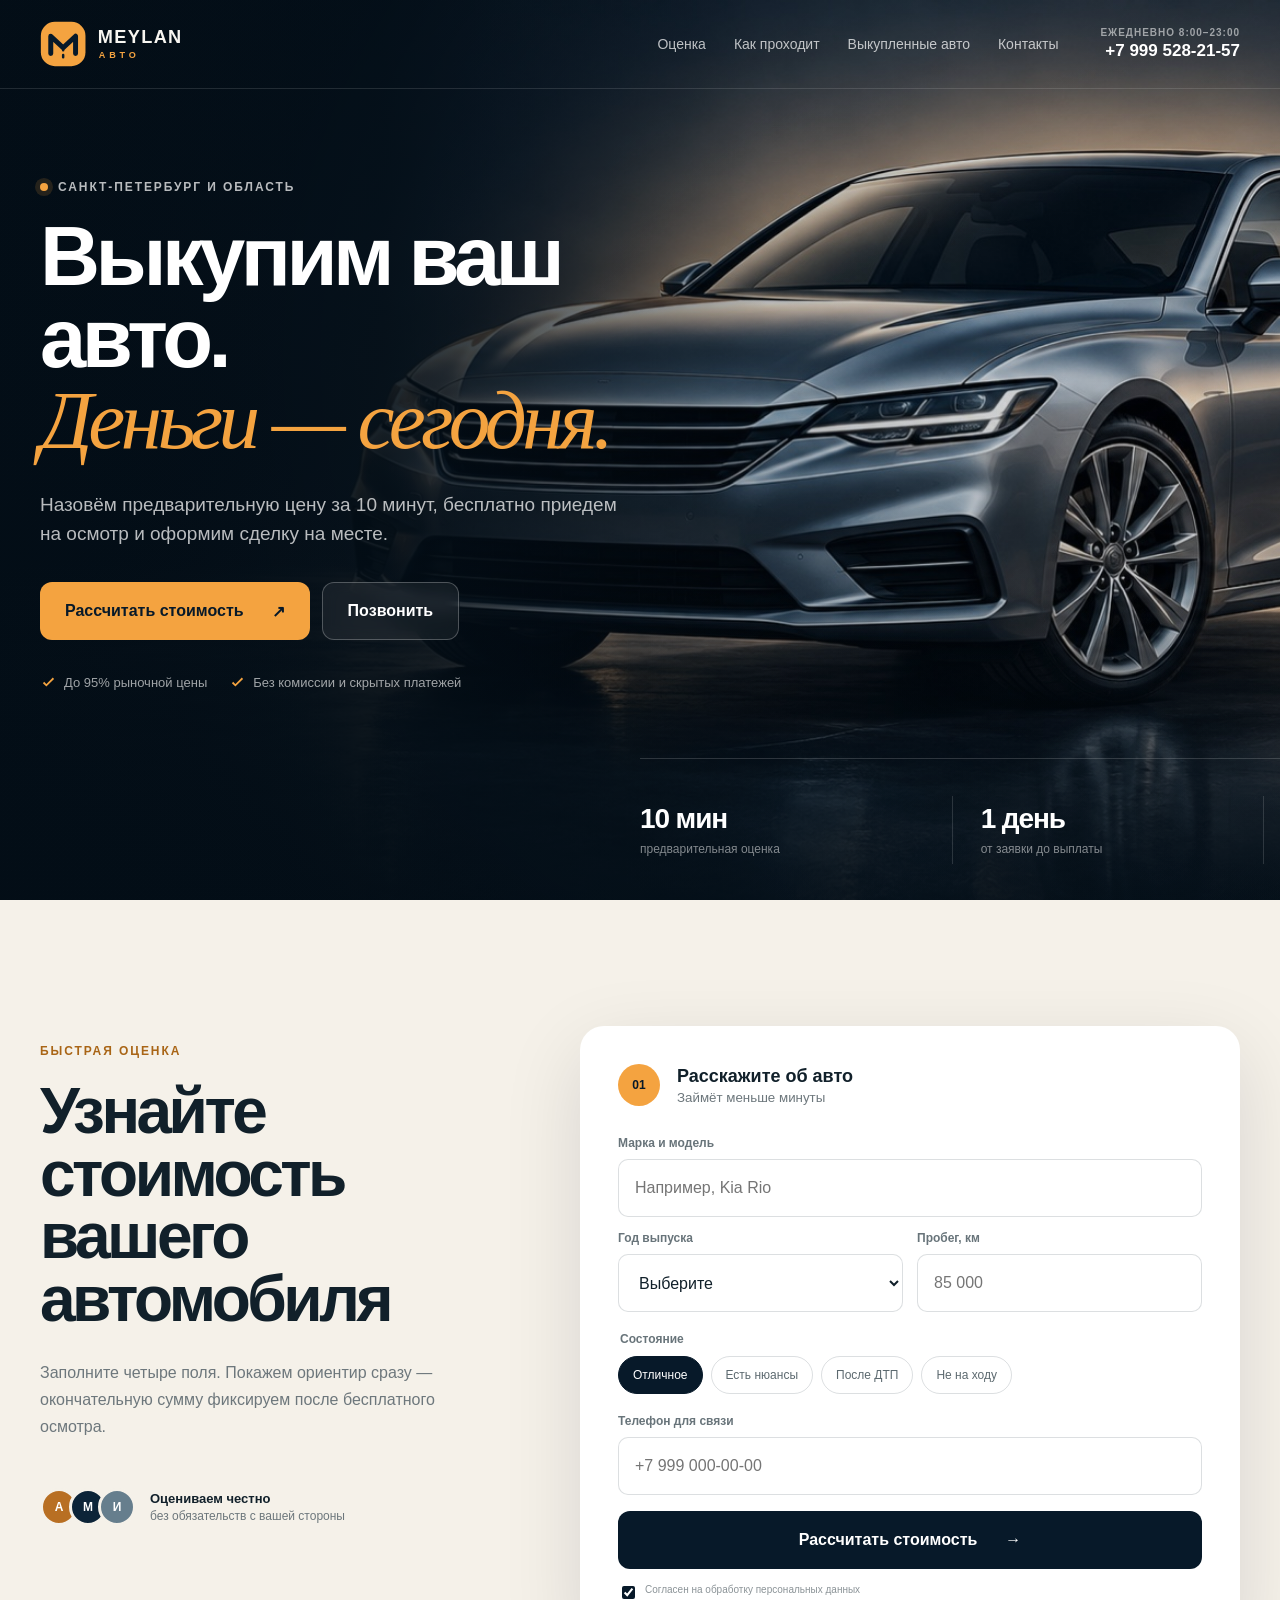
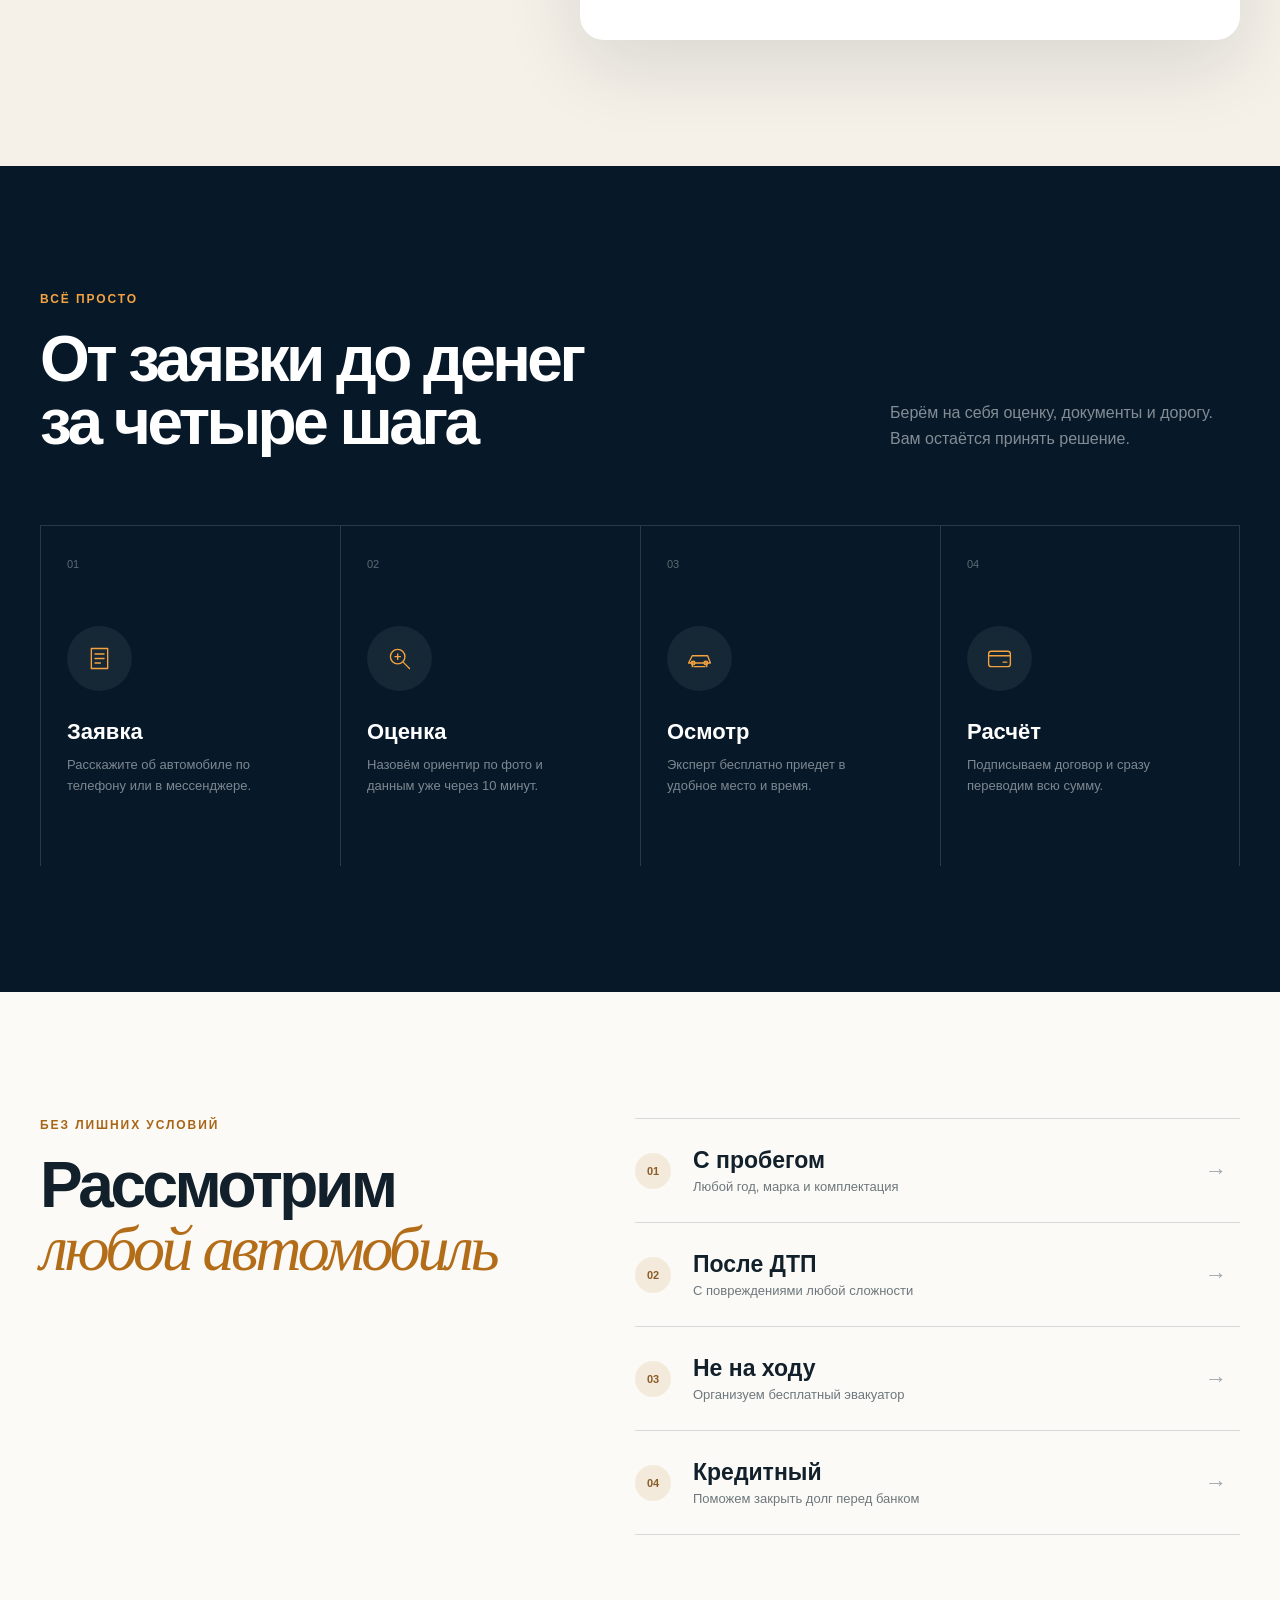
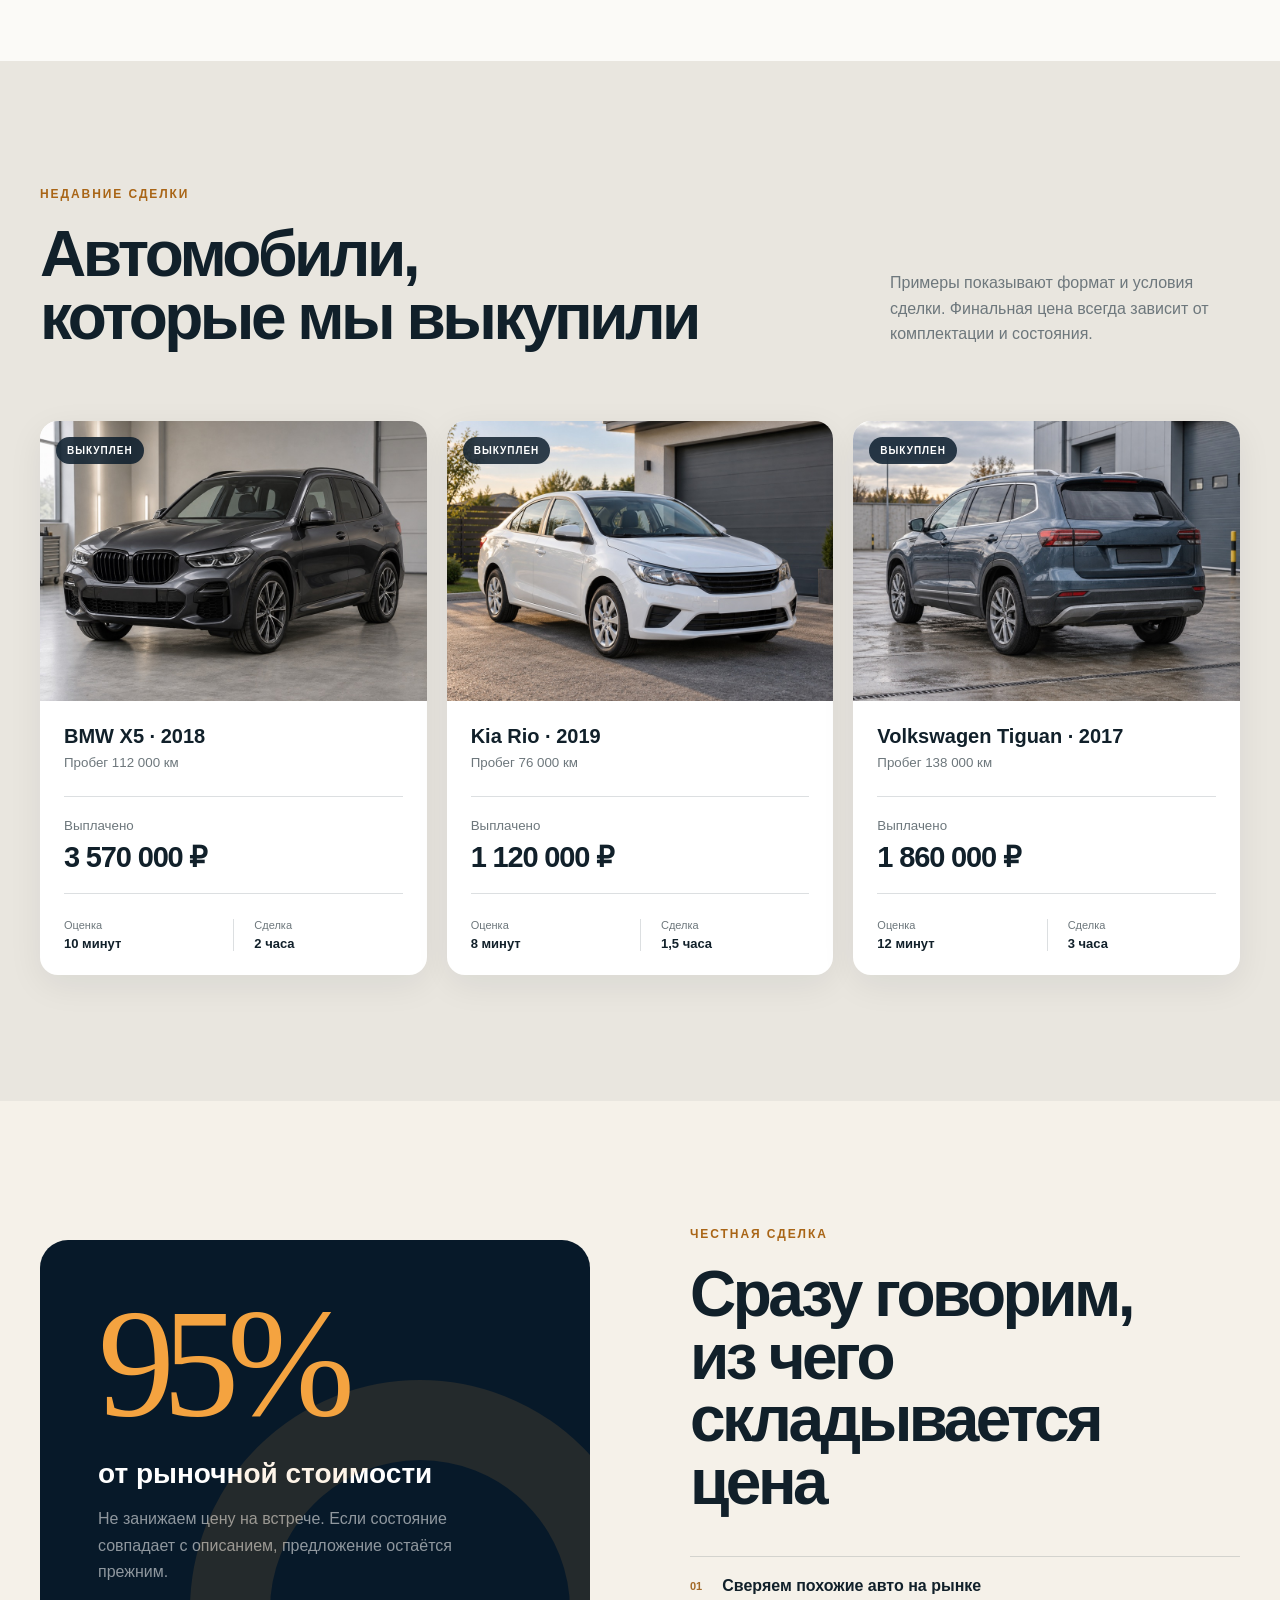
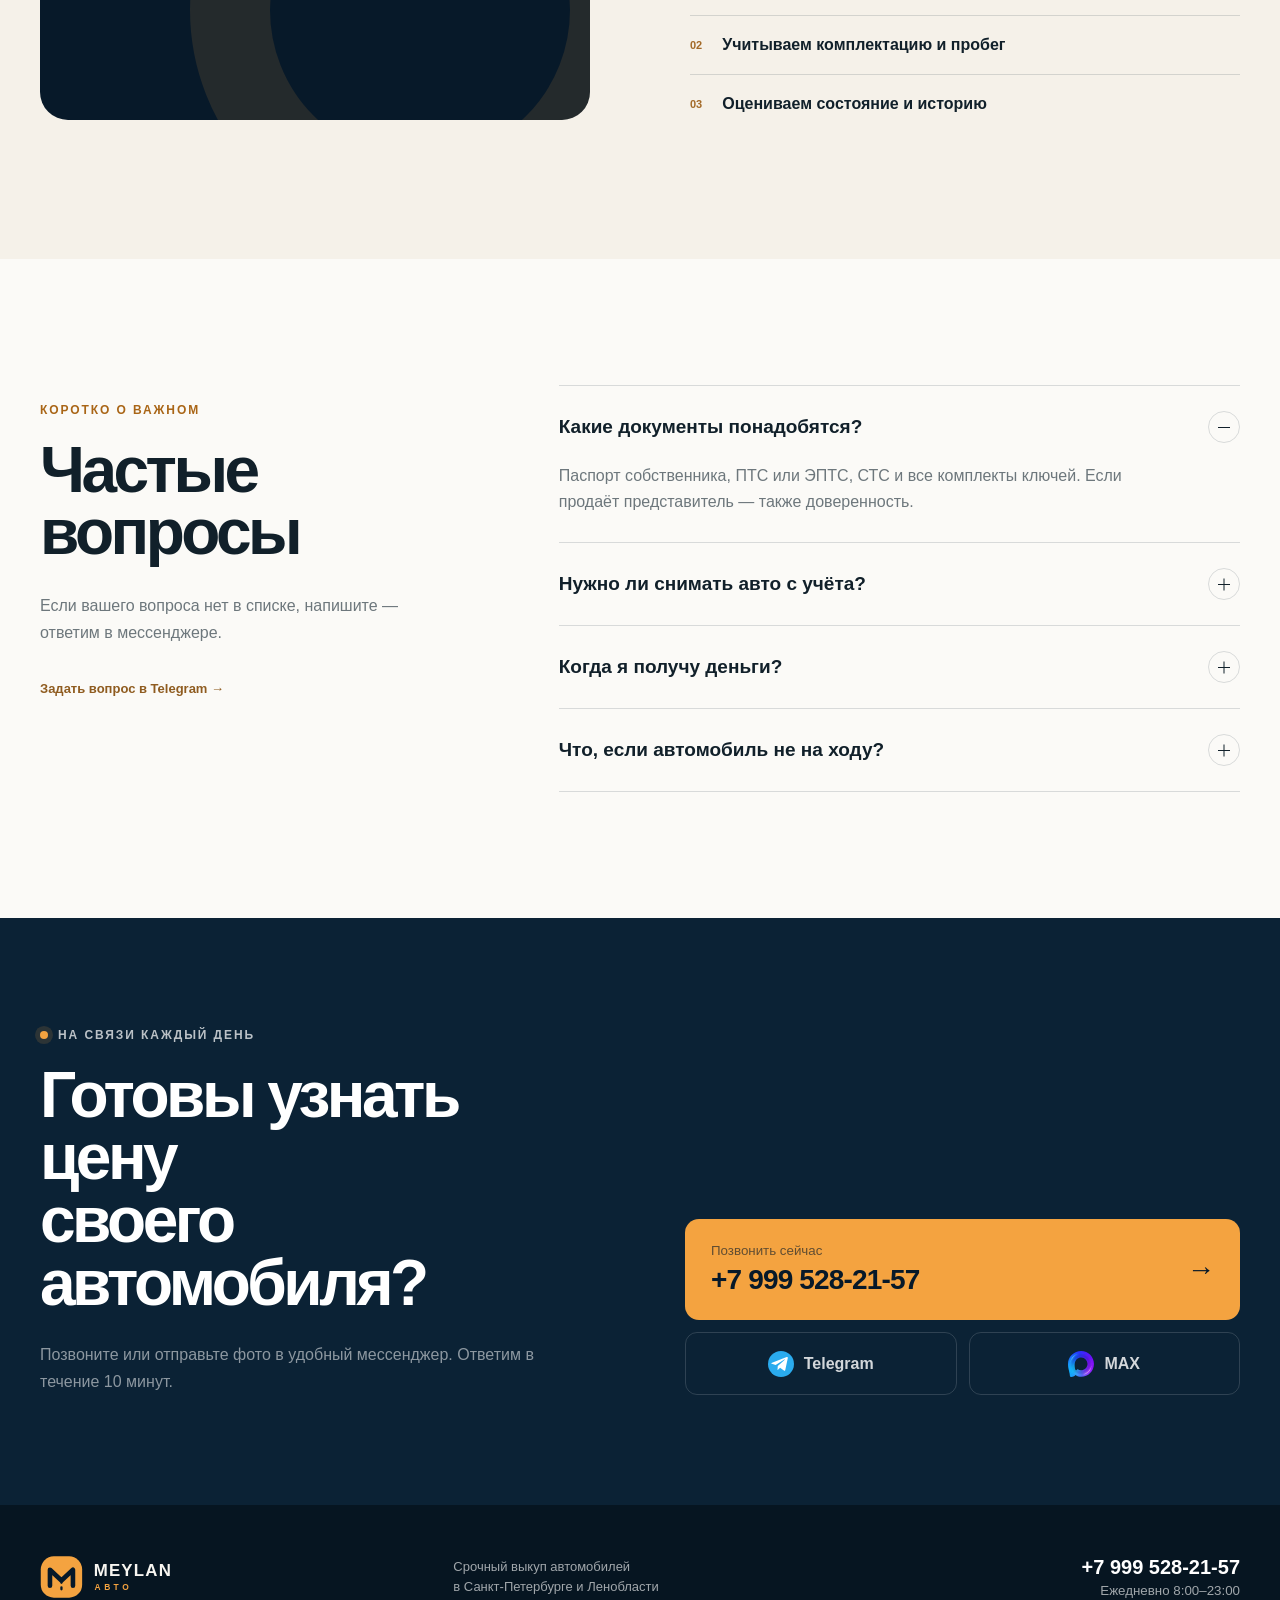
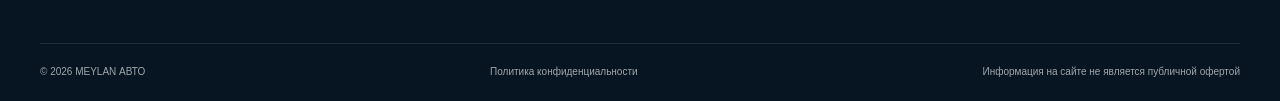
==== index.html @ d77c22fd "Initial release: publish MEYLAN Auto landing page" ====
<!doctype html>
<html lang="ru">
<head>
  <meta charset="utf-8">
  <meta name="viewport" content="width=device-width, initial-scale=1">
  <meta name="description" content="Срочный выкуп автомобилей в Санкт-Петербурге и Ленинградской области. Бесплатная оценка и выезд, оформление и выплата в день обращения.">
  <meta name="robots" content="noindex, nofollow, noarchive, nosnippet">
  <meta name="googlebot" content="noindex, nofollow, noarchive, nosnippet">
  <meta name="yandex" content="noindex, nofollow, noarchive, nosnippet">
  <meta name="theme-color" content="#071929">
  <title>MEYLAN АВТО — срочный выкуп автомобилей</title>
  <link rel="icon" href="assets/meylan-auto-logo.svg" type="image/svg+xml">
  <link rel="preload" href="assets/hero-car.jpg" as="image">
  <link rel="stylesheet" href="styles.css">
</head>
<body>
  <header class="site-header" id="top">
    <div class="container header-inner">
      <a class="brand" href="#top" aria-label="MEYLAN АВТО — на главную">
        <img src="assets/meylan-auto-logo.svg" alt="MEYLAN АВТО" width="248" height="56">
      </a>
      <nav class="nav" id="site-nav" aria-label="Основная навигация">
        <a href="#calculator">Оценка</a>
        <a href="#process">Как проходит</a>
        <a href="#cases">Выкупленные авто</a>
        <a href="#contacts">Контакты</a>
      </nav>
      <a class="header-phone" href="tel:+79995282157">
        <span>Ежедневно 8:00–23:00</span>
        +7 999 528-21-57
      </a>
      <button class="menu-toggle" type="button" aria-label="Открыть меню" aria-expanded="false" aria-controls="site-nav">
        <span></span><span></span>
      </button>
    </div>
  </header>

  <main>
    <section class="hero" aria-labelledby="hero-title">
      <div class="hero-media" aria-hidden="true"></div>
      <div class="container hero-inner">
        <div class="hero-copy reveal">
          <p class="eyebrow"><span></span> Санкт-Петербург и область</p>
          <h1 id="hero-title">Выкупим ваш авто.<br><em>Деньги — сегодня.</em></h1>
          <p class="hero-lead">Назовём предварительную цену за 10 минут, бесплатно приедем на осмотр и оформим сделку на месте.</p>
          <div class="hero-actions">
            <a class="button button-primary" href="#calculator">Рассчитать стоимость <span aria-hidden="true">↗</span></a>
            <a class="button button-ghost" href="tel:+79995282157">Позвонить</a>
          </div>
          <ul class="hero-notes" aria-label="Преимущества">
            <li><svg aria-hidden="true" viewBox="0 0 24 24"><path d="m5 12 4 4L19 6"/></svg> До 95% рыночной цены</li>
            <li><svg aria-hidden="true" viewBox="0 0 24 24"><path d="m5 12 4 4L19 6"/></svg> Без комиссии и скрытых платежей</li>
          </ul>
        </div>
      </div>
      <div class="container hero-metrics reveal">
        <div><strong>10 мин</strong><span>предварительная оценка</span></div>
        <div><strong>1 день</strong><span>от заявки до выплаты</span></div>
        <div><strong>0 ₽</strong><span>выезд и оформление</span></div>
        <a href="#process">Как проходит сделка <span>↓</span></a>
      </div>
    </section>

    <section class="section calculator-section" id="calculator">
      <div class="container calculator-grid">
        <div class="section-copy reveal">
          <p class="kicker">Быстрая оценка</p>
          <h2>Узнайте стоимость<br>вашего автомобиля</h2>
          <p>Заполните четыре поля. Покажем ориентир сразу — окончательную сумму фиксируем после бесплатного осмотра.</p>
          <div class="trust-row">
            <div class="avatars" aria-hidden="true"><span>А</span><span>М</span><span>И</span></div>
            <div><strong>Оцениваем честно</strong><small>без обязательств с вашей стороны</small></div>
          </div>
        </div>

        <form class="estimate-card reveal" id="estimate-form">
          <div class="form-head">
            <span>01</span>
            <div><strong>Расскажите об авто</strong><small>Займёт меньше минуты</small></div>
          </div>
          <div class="field-grid">
            <label class="field field-wide">
              <span>Марка и модель</span>
              <input id="car-model" name="model" type="text" placeholder="Например, Kia Rio" autocomplete="off" required>
            </label>
            <label class="field">
              <span>Год выпуска</span>
              <select id="car-year" name="year" required>
                <option value="">Выберите</option>
              </select>
            </label>
            <label class="field">
              <span>Пробег, км</span>
              <input id="car-mileage" name="mileage" type="number" inputmode="numeric" min="0" max="999999" step="1000" placeholder="85 000" required>
            </label>
          </div>
          <fieldset class="condition-field">
            <legend>Состояние</legend>
            <label><input type="radio" name="condition" value="excellent" checked><span>Отличное</span></label>
            <label><input type="radio" name="condition" value="good"><span>Есть нюансы</span></label>
            <label><input type="radio" name="condition" value="damaged"><span>После ДТП</span></label>
            <label><input type="radio" name="condition" value="broken"><span>Не на ходу</span></label>
          </fieldset>
          <label class="field field-wide phone-field">
            <span>Телефон для связи</span>
            <input id="client-phone" name="phone" type="tel" inputmode="tel" placeholder="+7 999 000-00-00" autocomplete="tel" required>
          </label>
          <button class="button button-dark button-full" type="submit">Рассчитать стоимость <span aria-hidden="true">→</span></button>
          <label class="consent"><input type="checkbox" required checked> <span>Согласен на обработку персональных данных</span></label>
          <div class="estimate-result" id="estimate-result" aria-live="polite" hidden>
            <p>Предварительный диапазон</p>
            <strong id="estimate-price">—</strong>
            <small>Точную цену назовём после уточнения комплектации и осмотра.</small>
            <div class="result-actions">
              <a id="telegram-result" href="https://t.me/vykupmeylan" target="_blank" rel="noopener">Написать в Telegram</a>
              <a href="tel:+79995282157">Позвонить</a>
            </div>
          </div>
        </form>
      </div>
    </section>

    <section class="section process-section" id="process">
      <div class="container">
        <div class="section-heading reveal">
          <div><p class="kicker kicker-light">Всё просто</p><h2>От заявки до денег<br>за четыре шага</h2></div>
          <p>Берём на себя оценку, документы и дорогу. Вам остаётся принять решение.</p>
        </div>
        <div class="steps">
          <article class="step reveal"><span>01</span><div class="step-icon"><svg viewBox="0 0 32 32"><path d="M7 5h18v22H7zM11 11h10M11 16h10M11 21h6"/></svg></div><h3>Заявка</h3><p>Расскажите об автомобиле по телефону или в мессенджере.</p></article>
          <article class="step reveal"><span>02</span><div class="step-icon"><svg viewBox="0 0 32 32"><circle cx="14" cy="14" r="8"/><path d="m20 20 7 7M11 14h6M14 11v6"/></svg></div><h3>Оценка</h3><p>Назовём ориентир по фото и данным уже через 10 минут.</p></article>
          <article class="step reveal"><span>03</span><div class="step-icon"><svg viewBox="0 0 32 32"><path d="M4 21h24l-3-8H8l-4 8Zm4 0v4m16-4v4M10 25h12"/><circle cx="9" cy="21" r="2"/><circle cx="23" cy="21" r="2"/></svg></div><h3>Осмотр</h3><p>Эксперт бесплатно приедет в удобное место и время.</p></article>
          <article class="step reveal"><span>04</span><div class="step-icon"><svg viewBox="0 0 32 32"><rect x="4" y="8" width="24" height="17" rx="3"/><path d="M4 13h24M20 20h4"/></svg></div><h3>Расчёт</h3><p>Подписываем договор и сразу переводим всю сумму.</p></article>
        </div>
      </div>
    </section>

    <section class="section any-car">
      <div class="container any-car-grid">
        <div class="any-car-title reveal"><p class="kicker">Без лишних условий</p><h2>Рассмотрим<br><em>любой автомобиль</em></h2></div>
        <div class="feature-list reveal">
          <article><span>01</span><div><h3>С пробегом</h3><p>Любой год, марка и комплектация</p></div><b>→</b></article>
          <article><span>02</span><div><h3>После ДТП</h3><p>С повреждениями любой сложности</p></div><b>→</b></article>
          <article><span>03</span><div><h3>Не на ходу</h3><p>Организуем бесплатный эвакуатор</p></div><b>→</b></article>
          <article><span>04</span><div><h3>Кредитный</h3><p>Поможем закрыть долг перед банком</p></div><b>→</b></article>
        </div>
      </div>
    </section>

    <section class="section cases-section" id="cases">
      <div class="container">
        <div class="section-heading section-heading-dark reveal">
          <div><p class="kicker">Недавние сделки</p><h2>Автомобили,<br>которые мы выкупили</h2></div>
          <p>Примеры показывают формат и условия сделки. Финальная цена всегда зависит от комплектации и состояния.</p>
        </div>
        <div class="case-grid">
          <article class="case-card reveal">
            <div class="case-image"><img src="assets/case-x5.jpg" alt="Графитовый кроссовер на осмотре" loading="lazy" width="1000" height="750"><span>Выкуплен</span></div>
            <div class="case-body"><div><p>BMW X5 · 2018</p><small>Пробег 112 000 км</small></div><div class="price"><small>Выплачено</small><strong>3 570 000 ₽</strong></div><dl><div><dt>Оценка</dt><dd>10 минут</dd></div><div><dt>Сделка</dt><dd>2 часа</dd></div></dl></div>
          </article>
          <article class="case-card reveal">
            <div class="case-image"><img src="assets/case-rio.jpg" alt="Белый седан перед продажей" loading="lazy" width="1000" height="750"><span>Выкуплен</span></div>
            <div class="case-body"><div><p>Kia Rio · 2019</p><small>Пробег 76 000 км</small></div><div class="price"><small>Выплачено</small><strong>1 120 000 ₽</strong></div><dl><div><dt>Оценка</dt><dd>8 минут</dd></div><div><dt>Сделка</dt><dd>1,5 часа</dd></div></dl></div>
          </article>
          <article class="case-card reveal">
            <div class="case-image"><img src="assets/case-tiguan.jpg" alt="Синий кроссовер на площадке осмотра" loading="lazy" width="1000" height="750"><span>Выкуплен</span></div>
            <div class="case-body"><div><p>Volkswagen Tiguan · 2017</p><small>Пробег 138 000 км</small></div><div class="price"><small>Выплачено</small><strong>1 860 000 ₽</strong></div><dl><div><dt>Оценка</dt><dd>12 минут</dd></div><div><dt>Сделка</dt><dd>3 часа</dd></div></dl></div>
          </article>
        </div>
      </div>
    </section>

    <section class="section assurance-section">
      <div class="container assurance-grid">
        <div class="assurance-card reveal"><span class="assurance-number">95%</span><h3>от рыночной стоимости</h3><p>Не занижаем цену на встрече. Если состояние совпадает с описанием, предложение остаётся прежним.</p></div>
        <div class="assurance-copy reveal"><p class="kicker">Честная сделка</p><h2>Сразу говорим,<br>из чего складывается цена</h2><ul><li><span>01</span>Сверяем похожие авто на рынке</li><li><span>02</span>Учитываем комплектацию и пробег</li><li><span>03</span>Оцениваем состояние и историю</li></ul></div>
      </div>
    </section>

    <section class="section faq-section">
      <div class="container faq-grid">
        <div class="section-copy reveal"><p class="kicker">Коротко о важном</p><h2>Частые вопросы</h2><p>Если вашего вопроса нет в списке, напишите — ответим в мессенджере.</p><a class="text-link" href="https://t.me/vykupmeylan" target="_blank" rel="noopener">Задать вопрос в Telegram →</a></div>
        <div class="accordion reveal">
          <details open><summary>Какие документы понадобятся?<span></span></summary><p>Паспорт собственника, ПТС или ЭПТС, СТС и все комплекты ключей. Если продаёт представитель — также доверенность.</p></details>
          <details><summary>Нужно ли снимать авто с учёта?<span></span></summary><p>Нет. Оформляем договор купли-продажи, после чего самостоятельно выполняем необходимые регистрационные действия.</p></details>
          <details><summary>Когда я получу деньги?<span></span></summary><p>Сразу после подписания договора: переводом на ваш счёт либо другим заранее согласованным способом.</p></details>
          <details><summary>Что, если автомобиль не на ходу?<span></span></summary><p>Оценим его по фото, приедем на осмотр и при успешной сделке организуем эвакуатор.</p></details>
        </div>
      </div>
    </section>

    <section class="contact-section" id="contacts">
      <div class="container contact-inner reveal">
        <div><p class="eyebrow"><span></span> На связи каждый день</p><h2>Готовы узнать цену<br>своего автомобиля?</h2><p>Позвоните или отправьте фото в удобный мессенджер. Ответим в течение 10 минут.</p></div>
        <div class="contact-actions">
          <a class="contact-phone" href="tel:+79995282157"><small>Позвонить сейчас</small><strong>+7 999 528-21-57</strong><span>→</span></a>
          <div class="messengers">
            <a href="https://t.me/vykupmeylan" target="_blank" rel="noopener"><span class="messenger-icon"><img src="assets/telegram-icon.svg" alt="" aria-hidden="true"></span> Telegram</a>
            <a href="https://max.ru/u/f9LHodD0cOJLXPEsL2d_1kOYJfJzekH2xpnCnN5el86XMR1wW3-spKGB8sE" target="_blank" rel="noopener"><span class="messenger-icon"><img src="assets/max-icon.svg" alt="" aria-hidden="true"></span> MAX</a>
          </div>
        </div>
      </div>
    </section>
  </main>

  <footer class="site-footer">
    <div class="container footer-main">
      <img src="assets/meylan-auto-logo.svg" alt="MEYLAN АВТО" width="248" height="56">
      <p>Срочный выкуп автомобилей<br>в Санкт-Петербурге и Ленобласти</p>
      <div><a href="tel:+79995282157">+7 999 528-21-57</a><small>Ежедневно 8:00–23:00</small></div>
    </div>
    <div class="container footer-bottom"><span>© 2026 MEYLAN АВТО</span><a href="privacy.html">Политика конфиденциальности</a><span>Информация на сайте не является публичной офертой</span></div>
  </footer>

  <div class="mobile-cta"><a href="tel:+79995282157">Позвонить</a><a href="#calculator">Оценить авто</a></div>
  <div class="toast" id="toast" role="status" aria-live="polite">Данные скопированы</div>
  <script src="script.js"></script>
</body>
</html>
---- styles.css ----
:root {
  --navy: #071929;
  --navy-2: #0c2438;
  --ink: #11202a;
  --cream: #f5f1e9;
  --paper: #fbfaf7;
  --line: rgba(10, 28, 42, .14);
  --muted: #6d777c;
  --amber: #f4a340;
  --amber-2: #ffb454;
  --white: #fff;
  --radius: 24px;
  --shadow: 0 24px 80px rgba(4, 20, 32, .12);
}

* { box-sizing: border-box; }
html { scroll-behavior: smooth; }
body { margin: 0; color: var(--ink); background: var(--paper); font-family: Inter, "SF Pro Display", "Segoe UI", Arial, sans-serif; -webkit-font-smoothing: antialiased; }
body.menu-open { overflow: hidden; }
a { color: inherit; text-decoration: none; }
button, input, select { font: inherit; }
button, a { -webkit-tap-highlight-color: transparent; }
img { display: block; max-width: 100%; }
.container { width: min(1200px, calc(100% - 64px)); margin: 0 auto; }
.section { padding: 126px 0; }
.kicker, .eyebrow { margin: 0 0 22px; text-transform: uppercase; letter-spacing: .16em; font-size: 12px; font-weight: 800; }
.kicker { color: #a96516; }
.kicker-light { color: var(--amber); }
h1, h2, h3, p { margin-top: 0; }
h1, h2 { letter-spacing: -.055em; font-weight: 650; line-height: .98; }
h2 { margin-bottom: 0; font-size: clamp(44px, 5vw, 72px); }
h2 em { color: #b36d19; font-family: Georgia, serif; font-weight: 400; }

.site-header { position: absolute; z-index: 20; top: 0; left: 0; width: 100%; color: var(--white); border-bottom: 1px solid rgba(255,255,255,.12); }
.header-inner { height: 88px; display: flex; align-items: center; gap: 42px; }
.brand { width: 205px; margin-right: auto; }
.brand img { width: 205px; height: auto; }
.nav { display: flex; align-items: center; gap: 28px; }
.nav a { color: rgba(255,255,255,.72); font-size: 14px; transition: color .2s; }
.nav a:hover { color: var(--white); }
.header-phone { display: grid; gap: 3px; text-align: right; font-size: 17px; font-weight: 700; }
.header-phone span { color: rgba(255,255,255,.55); font-size: 10px; font-weight: 600; letter-spacing: .1em; text-transform: uppercase; }
.menu-toggle { display: none; width: 44px; height: 44px; border: 0; background: transparent; padding: 10px; }
.menu-toggle span { display: block; width: 24px; height: 2px; margin: 5px 0; background: white; transition: transform .25s; }

.hero { position: relative; min-height: 900px; padding: 180px 0 0; overflow: hidden; color: var(--white); background: var(--navy); }
.hero-media { position: absolute; inset: 0; background-image: linear-gradient(90deg, rgba(3,15,25,.98) 0%, rgba(3,15,25,.9) 30%, rgba(3,15,25,.25) 60%, rgba(3,15,25,.08) 100%), linear-gradient(0deg, rgba(3,15,25,.88) 0%, transparent 35%), url("assets/hero-car.jpg"); background-size: cover; background-position: center; }
.hero-media::after { content: ""; position: absolute; inset: 0; background: radial-gradient(circle at 72% 40%, transparent, rgba(0,0,0,.1) 65%); }
.hero-inner { position: relative; z-index: 1; }
.hero-copy { width: min(660px, 58%); }
.eyebrow { display: flex; align-items: center; gap: 10px; color: rgba(255,255,255,.72); }
.eyebrow span { width: 8px; height: 8px; border-radius: 50%; background: var(--amber); box-shadow: 0 0 0 5px rgba(244,163,64,.14); }
h1 { margin-bottom: 28px; font-size: clamp(58px, 6.5vw, 94px); }
h1 em { color: var(--amber); font-family: Georgia, serif; font-weight: 400; }
.hero-lead { max-width: 590px; margin-bottom: 34px; color: rgba(255,255,255,.72); font-size: 19px; line-height: 1.55; }
.hero-actions { display: flex; flex-wrap: wrap; gap: 12px; margin-bottom: 34px; }
.button { min-height: 58px; padding: 0 25px; border: 0; border-radius: 12px; display: inline-flex; align-items: center; justify-content: center; gap: 28px; font-weight: 750; cursor: pointer; transition: transform .2s, background .2s, color .2s; }
.button:hover { transform: translateY(-2px); }
.button-primary { background: var(--amber); color: var(--navy); }
.button-primary:hover { background: var(--amber-2); }
.button-ghost { border: 1px solid rgba(255,255,255,.25); color: var(--white); background: rgba(255,255,255,.06); backdrop-filter: blur(8px); }
.hero-notes { display: flex; flex-wrap: wrap; gap: 22px; padding: 0; margin: 0; list-style: none; color: rgba(255,255,255,.62); font-size: 13px; }
.hero-notes li { display: flex; align-items: center; gap: 7px; }
.hero-notes svg { width: 17px; height: 17px; fill: none; stroke: var(--amber); stroke-width: 2.5; }
.hero-metrics { position: absolute; z-index: 2; left: 50%; bottom: 0; transform: translateX(-50%); min-height: 142px; display: grid; grid-template-columns: repeat(3, 1fr) .85fr; align-items: center; border-top: 1px solid rgba(255,255,255,.16); }
.hero-metrics > div { height: 68px; padding-left: 28px; display: grid; align-content: center; border-left: 1px solid rgba(255,255,255,.14); }
.hero-metrics > div:first-child { padding-left: 0; border-left: 0; }
.hero-metrics strong { font-size: 28px; letter-spacing: -.04em; }
.hero-metrics span { margin-top: 7px; color: rgba(255,255,255,.5); font-size: 12px; }
.hero-metrics > a { justify-self: end; display: flex; gap: 25px; align-items: center; color: rgba(255,255,255,.75); font-size: 13px; }
.hero-metrics > a span { display: grid; place-items: center; width: 44px; height: 44px; margin: 0; border: 1px solid rgba(255,255,255,.2); border-radius: 50%; color: var(--white); }

.calculator-section { background: var(--cream); }
.calculator-grid { display: grid; grid-template-columns: .8fr 1.2fr; gap: 100px; align-items: start; }
.section-copy { padding-top: 18px; }
.section-copy h2 { margin-bottom: 28px; }
.section-copy > p:not(.kicker) { max-width: 470px; color: var(--muted); line-height: 1.7; }
.trust-row { margin-top: 48px; display: flex; gap: 14px; align-items: center; }
.avatars { display: flex; }
.avatars span { width: 38px; height: 38px; display: grid; place-items: center; margin-left: -9px; border: 3px solid var(--cream); border-radius: 50%; color: white; background: var(--navy-2); font-size: 12px; font-weight: 800; }
.avatars span:first-child { margin-left: 0; background: #b86f23; }
.avatars span:last-child { background: #667e8d; }
.trust-row strong, .trust-row small { display: block; }
.trust-row strong { font-size: 13px; }
.trust-row small { margin-top: 3px; color: var(--muted); font-size: 12px; }
.estimate-card { padding: 38px; border-radius: var(--radius); background: var(--white); box-shadow: var(--shadow); }
.form-head { display: flex; gap: 17px; align-items: center; margin-bottom: 30px; }
.form-head > span { width: 42px; height: 42px; display: grid; place-items: center; border-radius: 50%; color: var(--navy); background: var(--amber); font-size: 12px; font-weight: 800; }
.form-head strong, .form-head small { display: block; }
.form-head strong { font-size: 18px; }
.form-head small { margin-top: 3px; color: var(--muted); }
.field-grid { display: grid; grid-template-columns: 1fr 1fr; gap: 14px; }
.field { display: grid; gap: 9px; }
.field-wide { grid-column: 1/-1; }
.field > span, .condition-field legend { color: #68747a; font-size: 12px; font-weight: 650; }
.field input, .field select { width: 100%; height: 58px; padding: 0 16px; border: 1px solid var(--line); border-radius: 10px; outline: none; color: var(--ink); background: #fff; transition: border .2s, box-shadow .2s; }
.field input:focus, .field select:focus { border-color: var(--amber); box-shadow: 0 0 0 3px rgba(244,163,64,.15); }
.condition-field { display: flex; flex-wrap: wrap; gap: 8px; padding: 0; margin: 20px 0; border: 0; }
.condition-field legend { width: 100%; margin-bottom: 10px; }
.condition-field label { cursor: pointer; }
.condition-field input { position: absolute; opacity: 0; pointer-events: none; }
.condition-field span { display: block; padding: 11px 14px; border: 1px solid var(--line); border-radius: 100px; color: #5c696f; font-size: 12px; }
.condition-field input:checked + span { border-color: var(--navy); color: #fff; background: var(--navy); }
.phone-field { margin-bottom: 16px; }
.button-dark { color: #fff; background: var(--navy); }
.button-dark:hover { background: #12324b; }
.button-full { width: 100%; }
.consent { display: flex; align-items: flex-start; gap: 7px; margin-top: 14px; color: #8b9397; font-size: 10px; line-height: 1.4; }
.consent input { accent-color: var(--navy); }
.estimate-result { margin-top: 20px; padding: 23px; border: 1px solid rgba(244,163,64,.42); border-radius: 14px; background: #fff9ef; }
.estimate-result[hidden] { display: none; }
.estimate-result p, .estimate-result small, .estimate-result strong { display: block; }
.estimate-result p { margin: 0 0 7px; color: #7a654b; font-size: 12px; }
.estimate-result strong { font-size: clamp(30px, 4vw, 42px); letter-spacing: -.05em; }
.estimate-result small { margin-top: 8px; color: #7a7167; line-height: 1.4; }
.result-actions { display: flex; flex-wrap: wrap; gap: 8px; margin-top: 17px; }
.result-actions a { padding: 10px 13px; border-radius: 8px; color: white; background: var(--navy); font-size: 12px; font-weight: 750; }
.result-actions a:last-child { color: var(--navy); background: rgba(7,25,41,.08); }

.process-section { color: white; background: var(--navy); }
.section-heading { display: flex; align-items: end; justify-content: space-between; gap: 80px; margin-bottom: 72px; }
.section-heading > p { width: 350px; margin-bottom: 2px; color: rgba(255,255,255,.5); line-height: 1.6; }
.steps { display: grid; grid-template-columns: repeat(4, 1fr); border-top: 1px solid rgba(255,255,255,.14); }
.step { position: relative; min-height: 340px; padding: 28px 26px 0; border-left: 1px solid rgba(255,255,255,.14); }
.step:last-child { border-right: 1px solid rgba(255,255,255,.14); }
.step > span { color: rgba(255,255,255,.35); font-size: 11px; }
.step-icon { width: 65px; height: 65px; margin: 54px 0 28px; display: grid; place-items: center; border-radius: 50%; color: var(--amber); background: rgba(255,255,255,.06); }
.step svg { width: 29px; height: 29px; fill: none; stroke: currentColor; stroke-linecap: round; stroke-linejoin: round; stroke-width: 1.5; }
.step h3 { margin-bottom: 10px; font-size: 22px; }
.step p { max-width: 210px; color: rgba(255,255,255,.48); font-size: 13px; line-height: 1.55; }

.any-car { background: var(--paper); }
.any-car-grid { display: grid; grid-template-columns: .9fr 1.1fr; gap: 100px; }
.any-car-title { position: sticky; top: 50px; align-self: start; }
.feature-list article { display: grid; grid-template-columns: 44px 1fr 35px; gap: 14px; align-items: center; padding: 28px 0; border-top: 1px solid var(--line); }
.feature-list article:last-child { border-bottom: 1px solid var(--line); }
.feature-list article > span { width: 36px; height: 36px; display: grid; place-items: center; border-radius: 50%; color: #8a5d28; background: #f4eadc; font-size: 11px; font-weight: 800; }
.feature-list h3 { margin: 0 0 5px; font-size: 23px; }
.feature-list p { margin: 0; color: var(--muted); font-size: 13px; }
.feature-list b { color: #9fa7aa; font-size: 22px; font-weight: 400; }

.cases-section { background: #e9e6df; }
.section-heading-dark > p { color: var(--muted); }
.case-grid { display: grid; grid-template-columns: repeat(3, 1fr); gap: 20px; }
.case-card { overflow: hidden; border-radius: 18px; background: white; box-shadow: 0 10px 35px rgba(11,30,43,.07); transition: transform .3s; }
.case-card:hover { transform: translateY(-6px); }
.case-image { position: relative; height: 280px; overflow: hidden; }
.case-image img { width: 100%; height: 100%; object-fit: cover; transition: transform .5s; }
.case-card:hover .case-image img { transform: scale(1.025); }
.case-image span { position: absolute; top: 16px; left: 16px; padding: 8px 11px; border-radius: 100px; color: #fff; background: rgba(7,25,41,.82); backdrop-filter: blur(8px); font-size: 10px; font-weight: 750; text-transform: uppercase; letter-spacing: .1em; }
.case-body { padding: 24px; }
.case-body > div:first-child p { margin-bottom: 5px; font-size: 20px; font-weight: 750; }
.case-body small { color: var(--muted); }
.price { margin: 25px 0; padding: 19px 0; border-top: 1px solid var(--line); border-bottom: 1px solid var(--line); }
.price strong { display: block; margin-top: 6px; font-size: 29px; letter-spacing: -.04em; }
.case-body dl { display: grid; grid-template-columns: 1fr 1fr; margin: 0; }
.case-body dl div:last-child { padding-left: 20px; border-left: 1px solid var(--line); }
.case-body dt { color: var(--muted); font-size: 11px; }
.case-body dd { margin: 5px 0 0; font-size: 13px; font-weight: 750; }
.examples-note { max-width: 640px; margin: 25px 0 0; color: #81898d; font-size: 11px; line-height: 1.45; }

.assurance-section { background: var(--cream); }
.assurance-grid { display: grid; grid-template-columns: 1fr 1fr; gap: 100px; align-items: center; }
.assurance-card { position: relative; min-height: 480px; padding: 58px; overflow: hidden; border-radius: 28px; color: white; background: var(--navy); }
.assurance-card::after { content: ""; position: absolute; width: 300px; height: 300px; right: -60px; bottom: -120px; border: 80px solid rgba(244,163,64,.12); border-radius: 50%; }
.assurance-number { display: block; color: var(--amber); font-family: Georgia, serif; font-size: clamp(100px, 12vw, 165px); letter-spacing: -.08em; line-height: .85; }
.assurance-card h3 { margin: 30px 0 16px; font-size: 28px; }
.assurance-card p { max-width: 390px; color: rgba(255,255,255,.55); line-height: 1.65; }
.assurance-copy h2 { margin-bottom: 42px; }
.assurance-copy ul { padding: 0; margin: 0; list-style: none; }
.assurance-copy li { display: flex; align-items: center; gap: 20px; padding: 20px 0; border-top: 1px solid var(--line); font-weight: 650; }
.assurance-copy li span { color: #a36a28; font-size: 11px; }

.faq-section { background: var(--paper); }
.faq-grid { display: grid; grid-template-columns: .75fr 1.25fr; gap: 110px; }
.text-link { display: inline-block; margin-top: 18px; color: #8f5c20; font-size: 13px; font-weight: 750; }
.accordion { border-top: 1px solid var(--line); }
.accordion details { border-bottom: 1px solid var(--line); }
.accordion summary { min-height: 82px; display: flex; align-items: center; justify-content: space-between; gap: 20px; cursor: pointer; list-style: none; font-size: 19px; font-weight: 700; }
.accordion summary::-webkit-details-marker { display: none; }
.accordion summary span { position: relative; flex: 0 0 32px; height: 32px; border: 1px solid var(--line); border-radius: 50%; }
.accordion summary span::before, .accordion summary span::after { content: ""; position: absolute; top: 15px; left: 9px; width: 12px; height: 1px; background: var(--ink); transition: transform .2s; }
.accordion summary span::after { transform: rotate(90deg); }
.accordion details[open] summary span::after { transform: rotate(0); }
.accordion details p { padding: 0 56px 26px 0; margin: -5px 0 0; color: var(--muted); line-height: 1.65; }

.contact-section { padding: 110px 0; color: white; background: #0b2235; }
.contact-inner { display: grid; grid-template-columns: 1fr 1fr; gap: 90px; align-items: end; }
.contact-inner h2 { font-size: clamp(47px, 5vw, 72px); }
.contact-inner > div:first-child > p:last-child { max-width: 560px; margin: 28px 0 0; color: rgba(255,255,255,.53); line-height: 1.65; }
.contact-actions { display: grid; gap: 12px; }
.contact-phone { position: relative; padding: 24px 64px 24px 26px; border-radius: 14px; color: var(--navy); background: var(--amber); }
.contact-phone small, .contact-phone strong { display: block; }
.contact-phone small { margin-bottom: 6px; color: rgba(7,25,41,.62); }
.contact-phone strong { font-size: 28px; letter-spacing: -.03em; }
.contact-phone > span { position: absolute; top: 50%; right: 25px; transform: translateY(-50%); font-size: 28px; }
.messengers { display: grid; grid-template-columns: 1fr 1fr; gap: 12px; }
.messengers a { height: 63px; display: flex; align-items: center; justify-content: center; gap: 10px; border: 1px solid rgba(255,255,255,.15); border-radius: 12px; color: rgba(255,255,255,.82); font-weight: 650; }
.messengers .messenger-icon { width: 26px; height: 26px; display: block; flex: 0 0 26px; }
.messenger-icon img { width: 100%; height: 100%; object-fit: contain; }

.site-footer { padding: 44px 0 24px; color: rgba(255,255,255,.62); background: #061521; }
.footer-main { display: grid; grid-template-columns: 1fr 1fr 1fr; align-items: center; gap: 40px; padding-bottom: 38px; }
.footer-main img { width: 190px; }
.footer-main p { margin: 0; font-size: 13px; line-height: 1.55; }
.footer-main > div { justify-self: end; text-align: right; }
.footer-main a { display: block; color: white; font-size: 20px; font-weight: 700; }
.footer-main small { display: block; margin-top: 4px; }
.footer-bottom { display: flex; justify-content: space-between; gap: 25px; padding-top: 22px; border-top: 1px solid rgba(255,255,255,.1); font-size: 10px; }
.mobile-cta { display: none; }
.toast { position: fixed; z-index: 60; right: 24px; bottom: 24px; padding: 13px 18px; border-radius: 10px; color: white; background: var(--navy); box-shadow: var(--shadow); opacity: 0; transform: translateY(10px); pointer-events: none; transition: .25s; font-size: 13px; }
.toast.show { opacity: 1; transform: translateY(0); }

.reveal { opacity: 0; transform: translateY(22px); transition: opacity .7s ease, transform .7s ease; }
.reveal.is-visible { opacity: 1; transform: translateY(0); }
.steps .reveal:nth-child(2), .case-grid .reveal:nth-child(2) { transition-delay: .08s; }
.steps .reveal:nth-child(3), .case-grid .reveal:nth-child(3) { transition-delay: .16s; }
.steps .reveal:nth-child(4) { transition-delay: .24s; }

@media (max-width: 1020px) {
  .container { width: min(100% - 40px, 900px); }
  .nav { display: none; }
  .calculator-grid, .any-car-grid, .assurance-grid, .faq-grid { gap: 55px; }
  .steps { grid-template-columns: 1fr 1fr; }
  .step:nth-child(2) { border-right: 1px solid rgba(255,255,255,.14); }
  .step:nth-child(n+3) { border-top: 1px solid rgba(255,255,255,.14); }
  .case-image { height: 220px; }
  .case-body { padding: 19px; }
  .price strong { font-size: 23px; }
}

@media (max-width: 760px) {
  body { padding-bottom: 66px; }
  .container { width: calc(100% - 34px); }
  .section { padding: 82px 0; }
  h2 { font-size: 46px; }
  .site-header { position: absolute; }
  .header-inner { height: 74px; }
  .brand, .brand img { width: 170px; }
  .header-phone { display: none; }
  .menu-toggle { display: block; }
  .nav { position: fixed; inset: 74px 0 0; padding: 42px 22px; display: flex; align-items: flex-start; flex-direction: column; gap: 24px; background: rgba(5,20,32,.98); opacity: 0; visibility: hidden; transform: translateY(-10px); transition: .25s; }
  .nav a { font-size: 26px; font-weight: 650; }
  .menu-open .nav { opacity: 1; visibility: visible; transform: translateY(0); }
  .menu-open .menu-toggle span:first-child { transform: translateY(3.5px) rotate(45deg); }
  .menu-open .menu-toggle span:last-child { transform: translateY(-3.5px) rotate(-45deg); }
  .hero { min-height: 830px; padding-top: 140px; }
  .hero-media { background-image: linear-gradient(180deg, rgba(3,15,25,.92) 0%, rgba(3,15,25,.58) 50%, rgba(3,15,25,.98) 77%), url("assets/hero-car.jpg"); background-position: 61% center; }
  .hero-copy { width: 100%; }
  h1 { font-size: clamp(51px, 14vw, 66px); }
  .hero-lead { font-size: 16px; }
  .hero-actions { flex-direction: column; width: min(100%, 370px); }
  .button { width: 100%; }
  .hero-notes { display: grid; gap: 9px; }
  .hero-metrics { min-height: 112px; grid-template-columns: repeat(3, 1fr); }
  .hero-metrics > div { height: 60px; padding-left: 12px; }
  .hero-metrics strong { font-size: 19px; }
  .hero-metrics span { font-size: 9px; line-height: 1.25; }
  .hero-metrics > a { display: none; }
  .calculator-grid, .any-car-grid, .assurance-grid, .faq-grid, .contact-inner { grid-template-columns: 1fr; gap: 42px; }
  .estimate-card { padding: 24px 18px; }
  .field-grid { grid-template-columns: 1fr; }
  .field-wide { grid-column: auto; }
  .section-heading { display: grid; gap: 26px; margin-bottom: 45px; }
  .section-heading > p { width: auto; }
  .steps { grid-template-columns: 1fr; }
  .step { min-height: 240px; padding: 25px 20px; border-right: 1px solid rgba(255,255,255,.14); }
  .step:nth-child(n+2) { border-top: 1px solid rgba(255,255,255,.14); }
  .step-icon { margin: 30px 0 20px; }
  .any-car-title { position: static; }
  .case-grid { grid-template-columns: 1fr; }
  .case-image { height: 280px; }
  .assurance-card { min-height: 390px; padding: 39px 28px; }
  .assurance-number { font-size: 125px; }
  .faq-grid { gap: 34px; }
  .accordion summary { font-size: 16px; }
  .contact-section { padding: 80px 0; }
  .contact-phone strong { font-size: 21px; }
  .footer-main { grid-template-columns: 1fr; gap: 25px; }
  .footer-main > div { justify-self: start; text-align: left; }
  .footer-bottom { flex-direction: column; }
  .mobile-cta { position: fixed; z-index: 50; left: 0; right: 0; bottom: 0; height: 66px; display: grid; grid-template-columns: .8fr 1.2fr; padding: 8px; gap: 8px; background: rgba(255,255,255,.94); box-shadow: 0 -10px 30px rgba(7,25,41,.13); backdrop-filter: blur(12px); }
  .mobile-cta a { display: grid; place-items: center; border-radius: 9px; font-size: 13px; font-weight: 800; }
  .mobile-cta a:first-child { color: var(--navy); background: #edf0f1; }
  .mobile-cta a:last-child { color: var(--navy); background: var(--amber); }
}

@media (prefers-reduced-motion: reduce) {
  html { scroll-behavior: auto; }
  *, *::before, *::after { animation-duration: .01ms !important; transition-duration: .01ms !important; }
  .reveal { opacity: 1; transform: none; }
}
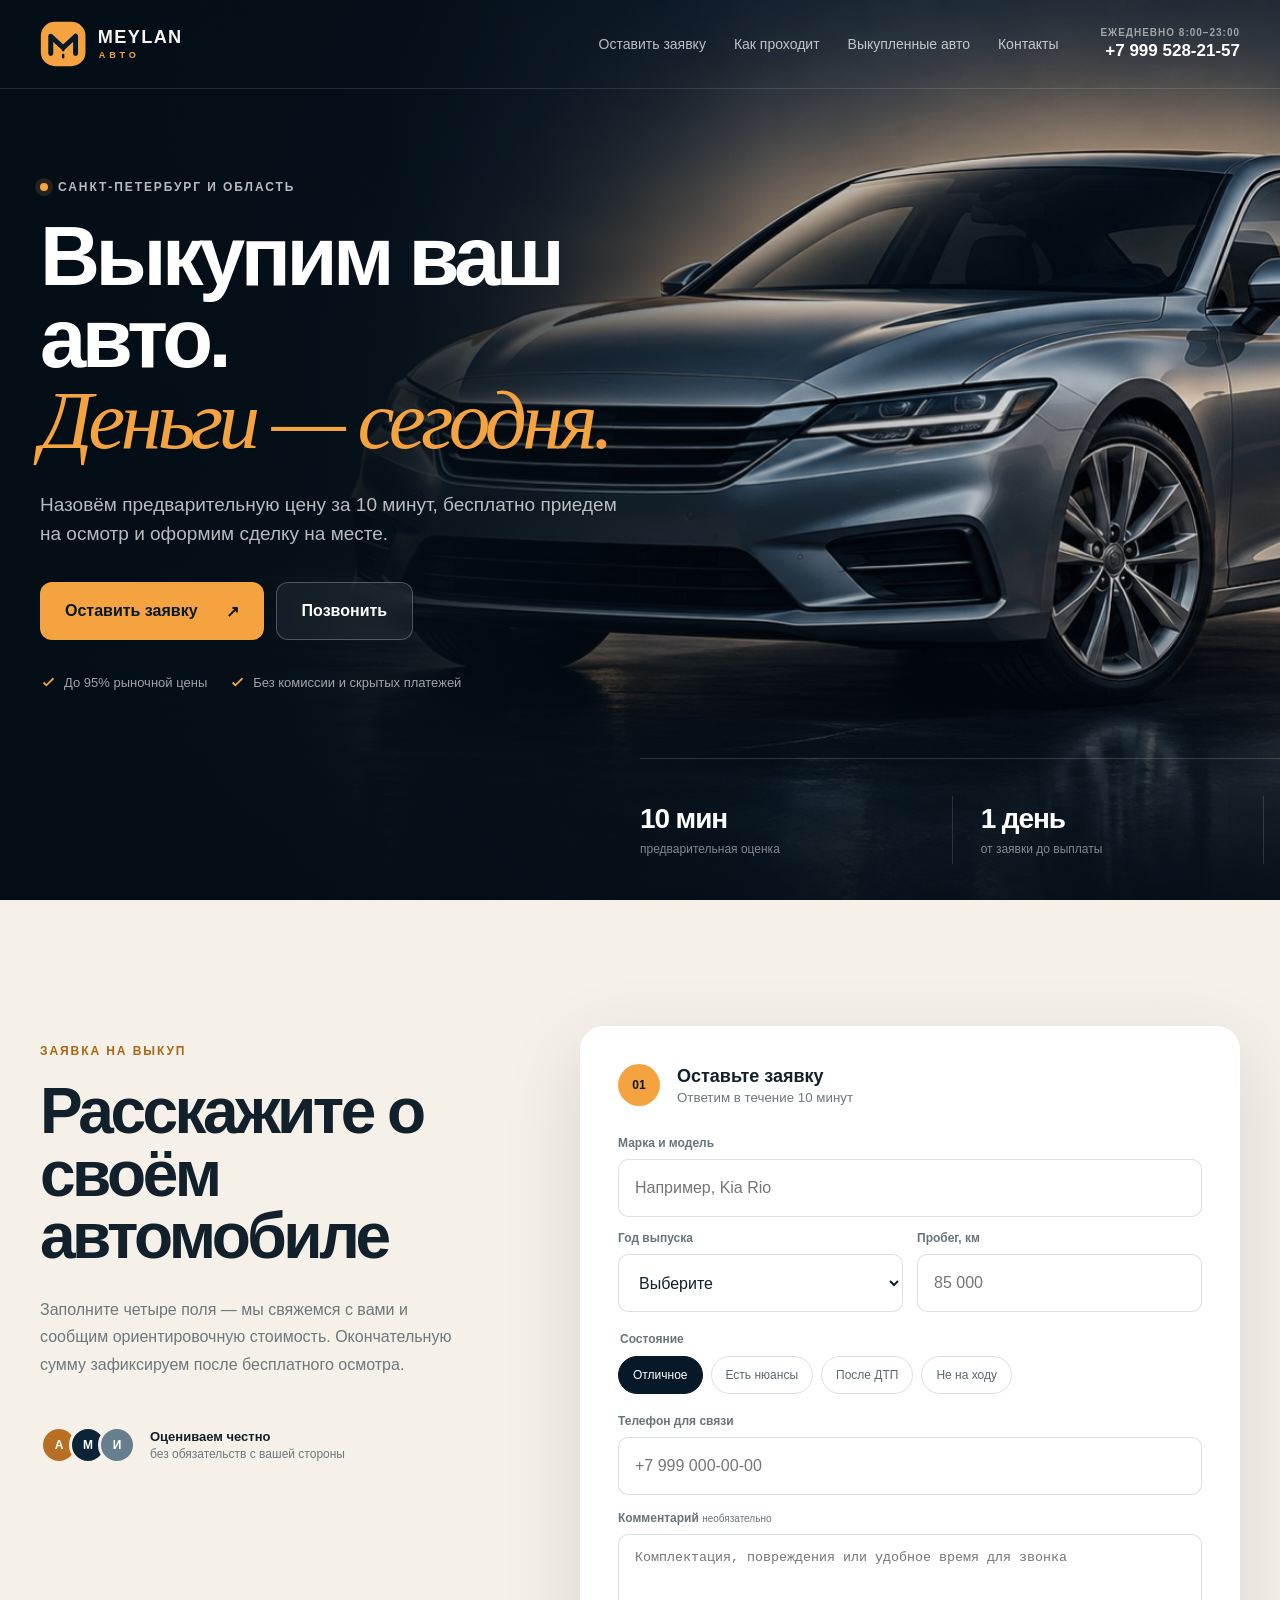
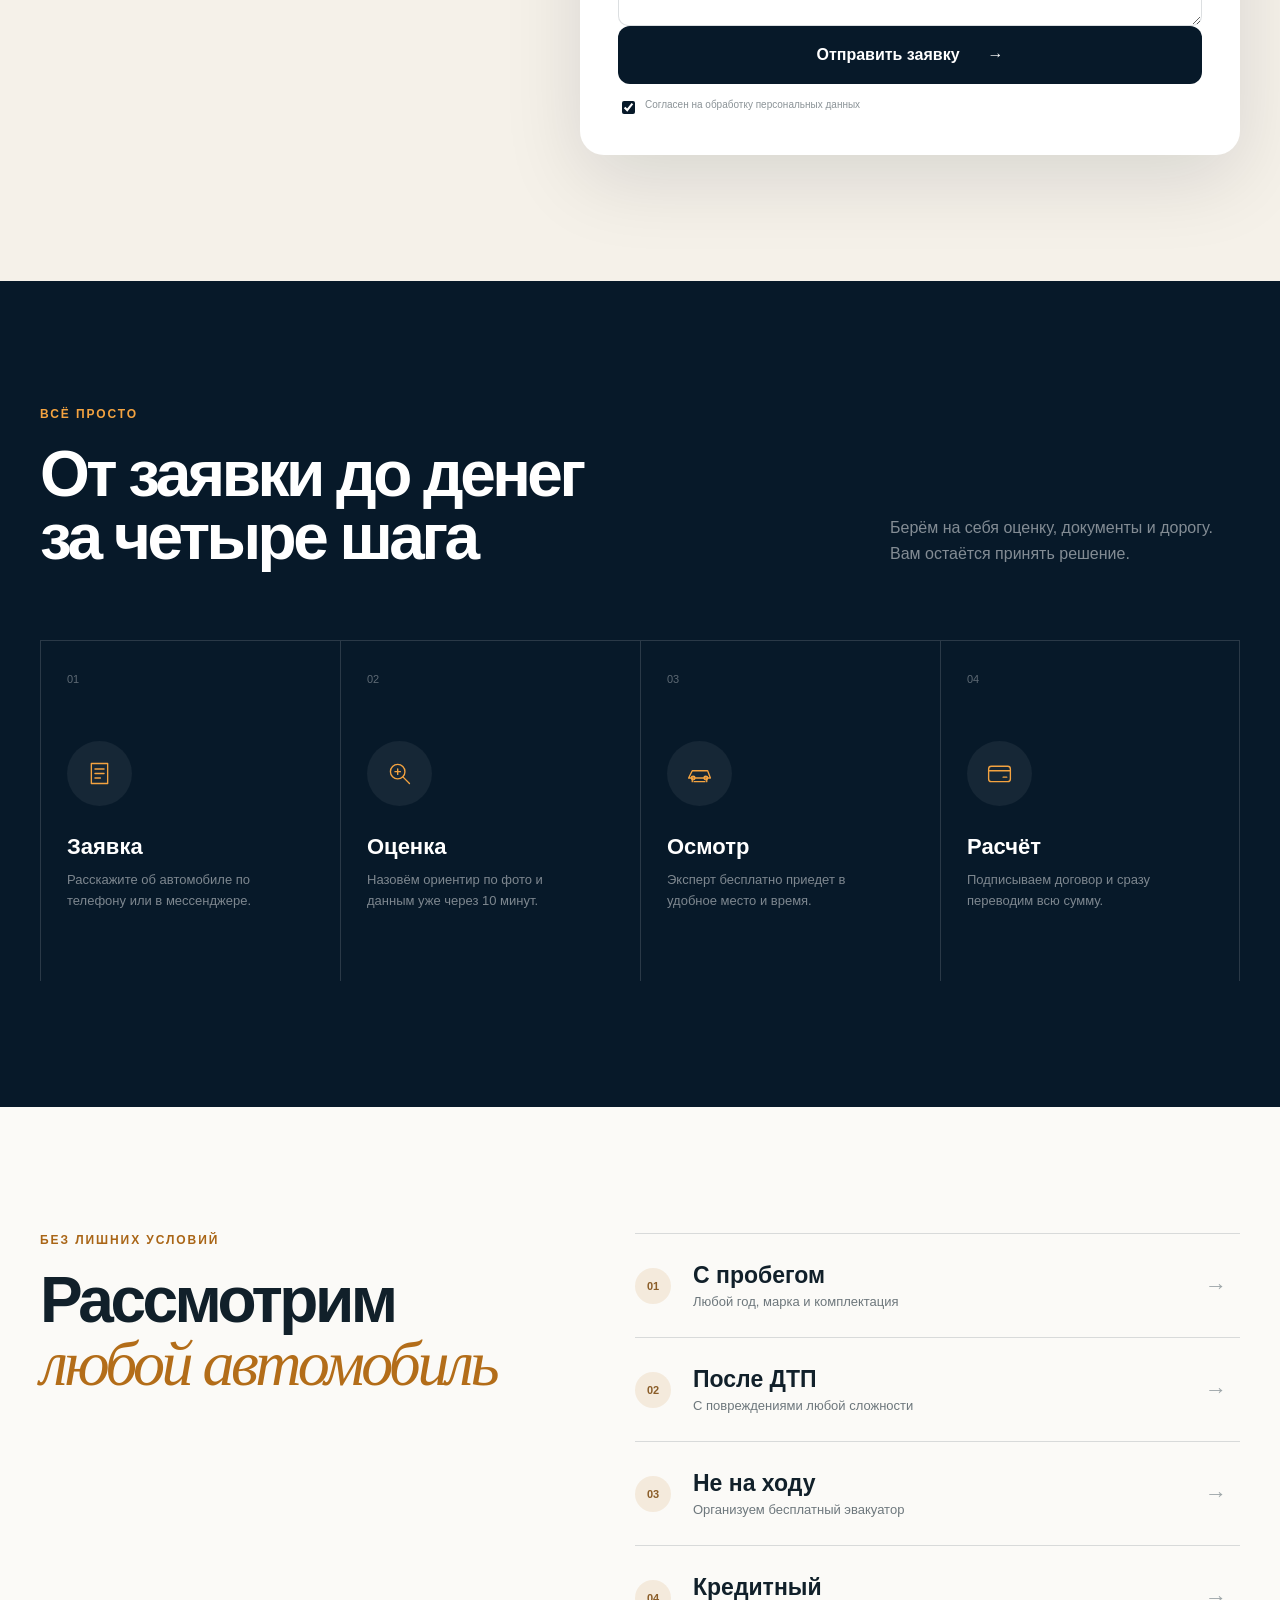
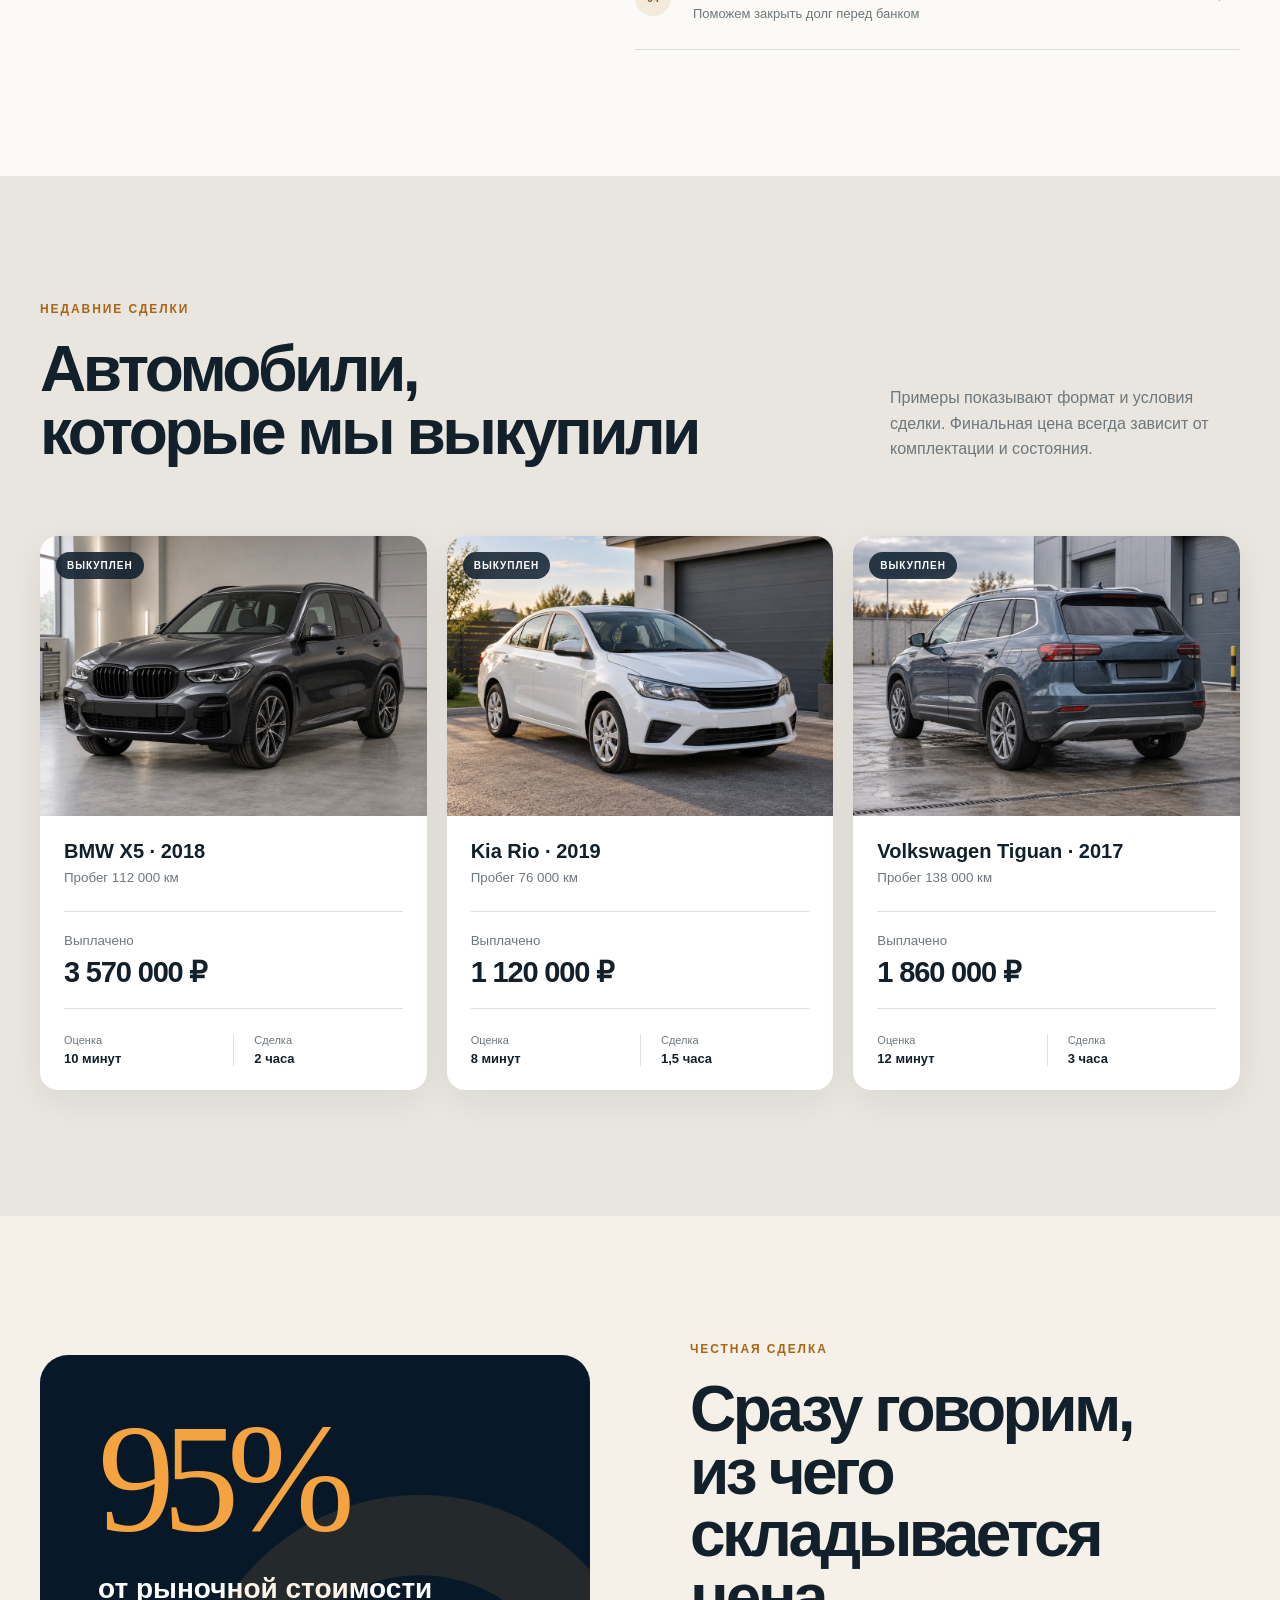
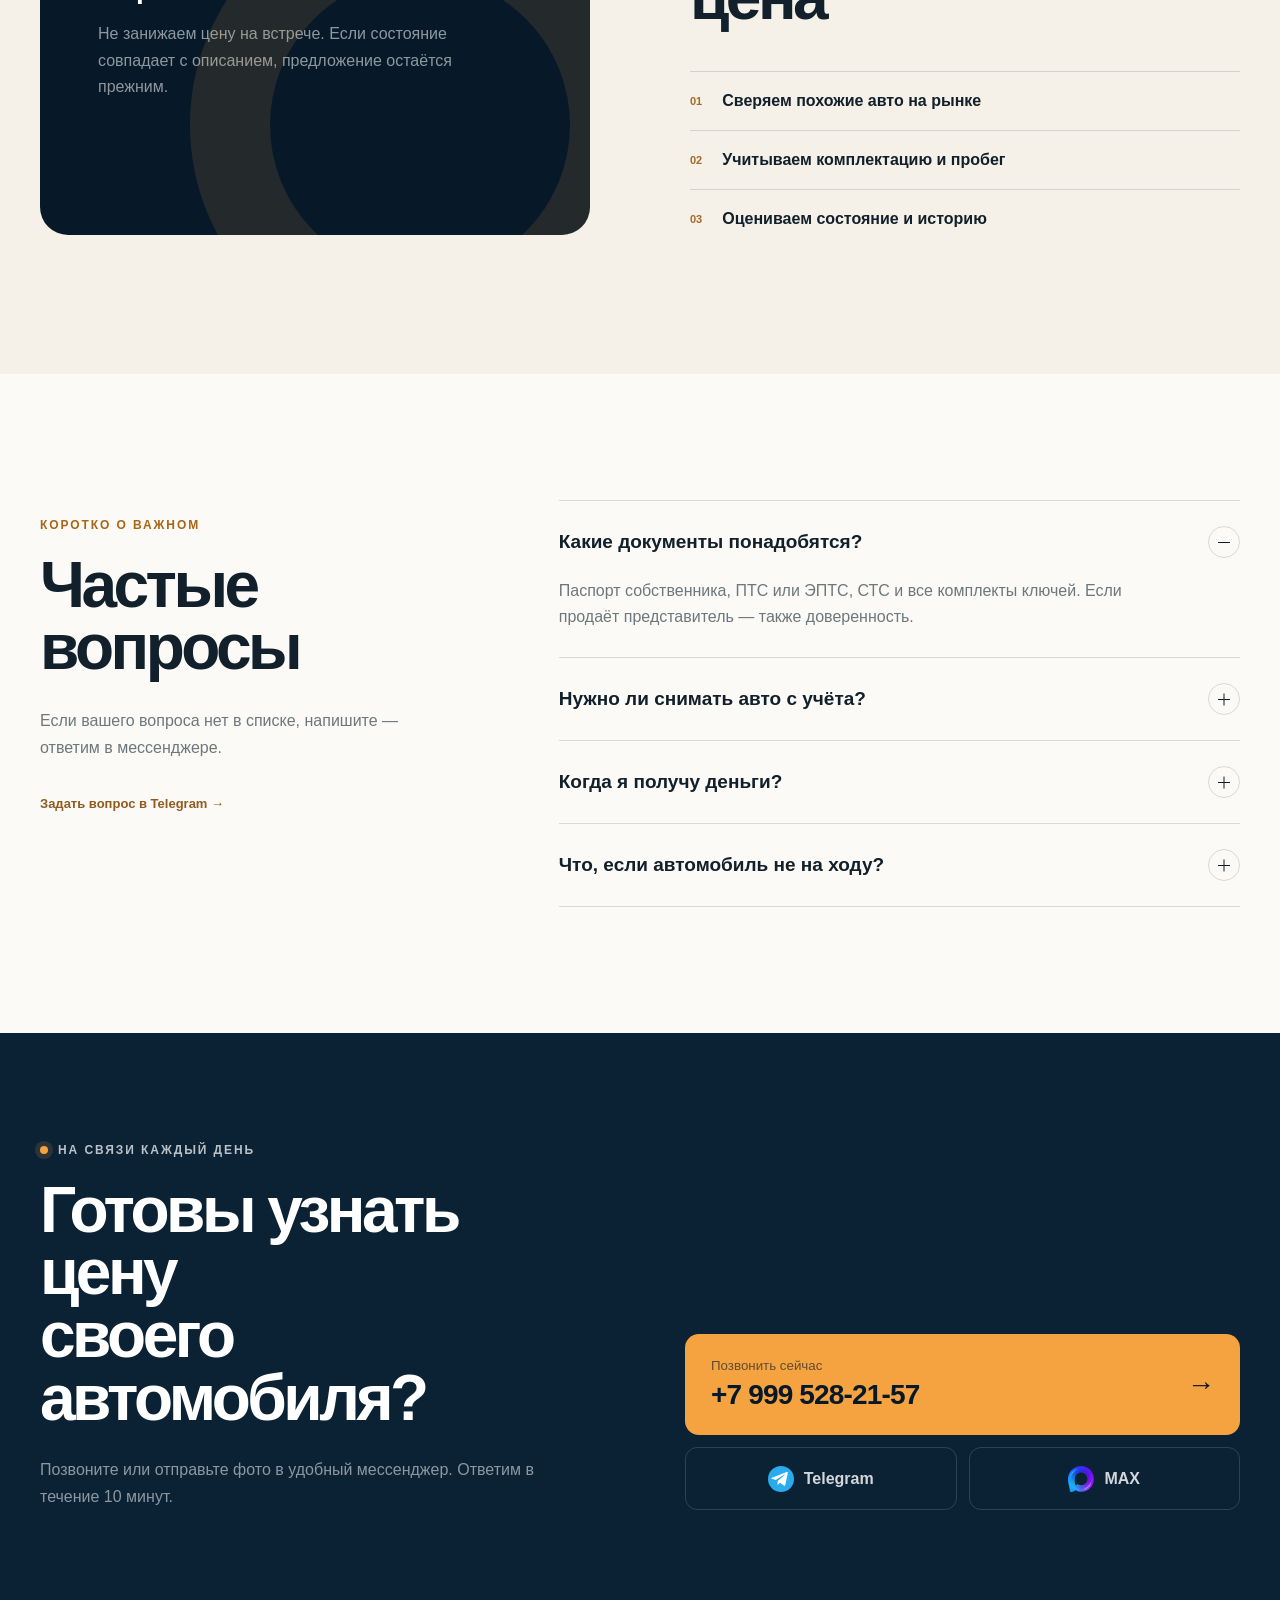
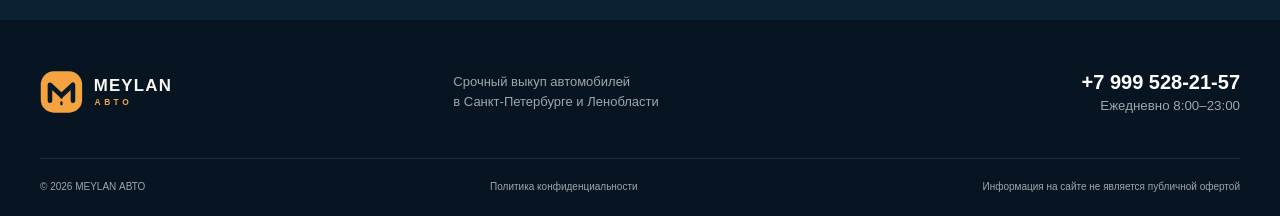
==== commit c9db075e: "Replace calculator with email lead form" ====
--- a/index.html
+++ b/index.html
@@ -7,11 +7,28 @@
   <meta name="robots" content="noindex, nofollow, noarchive, nosnippet">
   <meta name="googlebot" content="noindex, nofollow, noarchive, nosnippet">
   <meta name="yandex" content="noindex, nofollow, noarchive, nosnippet">
+  <meta name="yandex-verification" content="14dfcb1764f55bdb">
   <meta name="theme-color" content="#071929">
   <title>MEYLAN АВТО — срочный выкуп автомобилей</title>
   <link rel="icon" href="assets/meylan-auto-logo.svg" type="image/svg+xml">
   <link rel="preload" href="assets/hero-car.jpg" as="image">
   <link rel="stylesheet" href="styles.css">
+  <!-- Yandex.Metrika counter -->
+  <script>
+    if (["meylanavtovykup.ru", "www.meylanavtovykup.ru"].includes(window.location.hostname)) {
+      (function(m,e,t,r,i,k,a){m[i]=m[i]||function(){(m[i].a=m[i].a||[]).push(arguments)};
+      m[i].l=1*new Date();for(var j=0;j<document.scripts.length;j++){if(document.scripts[j].src===r){return;}}
+      k=e.createElement(t),a=e.getElementsByTagName(t)[0],k.async=1,k.src=r,a.parentNode.insertBefore(k,a)})
+      (window, document, "script", "https://mc.yandex.ru/metrika/tag.js", "ym");
+
+      ym(112842151, "init", {
+        clickmap: true,
+        trackLinks: true,
+        accurateTrackBounce: true
+      });
+    }
+  </script>
+  <!-- /Yandex.Metrika counter -->
 </head>
 <body>
   <header class="site-header" id="top">
@@ -20,7 +37,7 @@
         <img src="assets/meylan-auto-logo.svg" alt="MEYLAN АВТО" width="248" height="56">
       </a>
       <nav class="nav" id="site-nav" aria-label="Основная навигация">
-        <a href="#calculator">Оценка</a>
+        <a href="#request">Оставить заявку</a>
         <a href="#process">Как проходит</a>
         <a href="#cases">Выкупленные авто</a>
         <a href="#contacts">Контакты</a>
@@ -44,7 +61,7 @@
           <h1 id="hero-title">Выкупим ваш авто.<br><em>Деньги — сегодня.</em></h1>
           <p class="hero-lead">Назовём предварительную цену за 10 минут, бесплатно приедем на осмотр и оформим сделку на месте.</p>
           <div class="hero-actions">
-            <a class="button button-primary" href="#calculator">Рассчитать стоимость <span aria-hidden="true">↗</span></a>
+            <a class="button button-primary" href="#request">Оставить заявку <span aria-hidden="true">↗</span></a>
             <a class="button button-ghost" href="tel:+79995282157">Позвонить</a>
           </div>
           <ul class="hero-notes" aria-label="Преимущества">
@@ -61,22 +78,22 @@
       </div>
     </section>
 
-    <section class="section calculator-section" id="calculator">
+    <section class="section calculator-section" id="request">
       <div class="container calculator-grid">
         <div class="section-copy reveal">
-          <p class="kicker">Быстрая оценка</p>
-          <h2>Узнайте стоимость<br>вашего автомобиля</h2>
-          <p>Заполните четыре поля. Покажем ориентир сразу — окончательную сумму фиксируем после бесплатного осмотра.</p>
+          <p class="kicker">Заявка на выкуп</p>
+          <h2>Расскажите о своём<br>автомобиле</h2>
+          <p>Заполните четыре поля — мы свяжемся с вами и сообщим ориентировочную стоимость. Окончательную сумму зафиксируем после бесплатного осмотра.</p>
           <div class="trust-row">
             <div class="avatars" aria-hidden="true"><span>А</span><span>М</span><span>И</span></div>
             <div><strong>Оцениваем честно</strong><small>без обязательств с вашей стороны</small></div>
           </div>
         </div>
 
-        <form class="estimate-card reveal" id="estimate-form">
+        <form class="estimate-card reveal" id="lead-form" action="https://meylanavtovykup.ru/send-lead.php" method="post">
           <div class="form-head">
             <span>01</span>
-            <div><strong>Расскажите об авто</strong><small>Займёт меньше минуты</small></div>
+            <div><strong>Оставьте заявку</strong><small>Ответим в течение 10 минут</small></div>
           </div>
           <div class="field-grid">
             <label class="field field-wide">
@@ -105,16 +122,16 @@
             <span>Телефон для связи</span>
             <input id="client-phone" name="phone" type="tel" inputmode="tel" placeholder="+7 999 000-00-00" autocomplete="tel" required>
           </label>
-          <button class="button button-dark button-full" type="submit">Рассчитать стоимость <span aria-hidden="true">→</span></button>
-          <label class="consent"><input type="checkbox" required checked> <span>Согласен на обработку персональных данных</span></label>
-          <div class="estimate-result" id="estimate-result" aria-live="polite" hidden>
-            <p>Предварительный диапазон</p>
-            <strong id="estimate-price">—</strong>
-            <small>Точную цену назовём после уточнения комплектации и осмотра.</small>
-            <div class="result-actions">
-              <a id="telegram-result" href="https://t.me/vykupmeylan" target="_blank" rel="noopener">Написать в Telegram</a>
-              <a href="tel:+79995282157">Позвонить</a>
-            </div>
+          <label class="field field-wide comment-field">
+            <span>Комментарий <small>необязательно</small></span>
+            <textarea name="comment" rows="3" maxlength="700" placeholder="Комплектация, повреждения или удобное время для звонка"></textarea>
+          </label>
+          <label class="form-honeypot" aria-hidden="true">Компания<input name="company" type="text" tabindex="-1" autocomplete="off"></label>
+          <button class="button button-dark button-full" id="lead-submit" type="submit">Отправить заявку <span aria-hidden="true">→</span></button>
+          <label class="consent"><input type="checkbox" name="consent" value="yes" required checked> <span>Согласен на обработку персональных данных</span></label>
+          <div class="form-status" id="form-status" aria-live="polite" hidden>
+            <strong id="form-status-title"></strong>
+            <p id="form-status-text"></p>
           </div>
         </form>
       </div>
@@ -212,7 +229,7 @@
     <div class="container footer-bottom"><span>© 2026 MEYLAN АВТО</span><a href="privacy.html">Политика конфиденциальности</a><span>Информация на сайте не является публичной офертой</span></div>
   </footer>
 
-  <div class="mobile-cta"><a href="tel:+79995282157">Позвонить</a><a href="#calculator">Оценить авто</a></div>
+  <div class="mobile-cta"><a href="tel:+79995282157">Позвонить</a><a href="#request">Оставить заявку</a></div>
   <div class="toast" id="toast" role="status" aria-live="polite">Данные скопированы</div>
   <script src="script.js"></script>
 </body>
--- a/styles.css
+++ b/styles.css
@@ -93,8 +93,11 @@
 .field { display: grid; gap: 9px; }
 .field-wide { grid-column: 1/-1; }
 .field > span, .condition-field legend { color: #68747a; font-size: 12px; font-weight: 650; }
-.field input, .field select { width: 100%; height: 58px; padding: 0 16px; border: 1px solid var(--line); border-radius: 10px; outline: none; color: var(--ink); background: #fff; transition: border .2s, box-shadow .2s; }
-.field input:focus, .field select:focus { border-color: var(--amber); box-shadow: 0 0 0 3px rgba(244,163,64,.15); }
+.field input, .field select, .field textarea { width: 100%; padding: 0 16px; border: 1px solid var(--line); border-radius: 10px; outline: none; color: var(--ink); background: #fff; transition: border .2s, box-shadow .2s; }
+.field input, .field select { height: 58px; }
+.field textarea { min-height: 92px; padding-top: 15px; resize: vertical; }
+.field input:focus, .field select:focus, .field textarea:focus { border-color: var(--amber); box-shadow: 0 0 0 3px rgba(244,163,64,.15); }
+.field > span small { font-weight: 400; }
 .condition-field { display: flex; flex-wrap: wrap; gap: 8px; padding: 0; margin: 20px 0; border: 0; }
 .condition-field legend { width: 100%; margin-bottom: 10px; }
 .condition-field label { cursor: pointer; }
@@ -104,18 +107,17 @@
 .phone-field { margin-bottom: 16px; }
 .button-dark { color: #fff; background: var(--navy); }
 .button-dark:hover { background: #12324b; }
+.button-dark:disabled { cursor: wait; opacity: .68; transform: none; }
 .button-full { width: 100%; }
 .consent { display: flex; align-items: flex-start; gap: 7px; margin-top: 14px; color: #8b9397; font-size: 10px; line-height: 1.4; }
 .consent input { accent-color: var(--navy); }
-.estimate-result { margin-top: 20px; padding: 23px; border: 1px solid rgba(244,163,64,.42); border-radius: 14px; background: #fff9ef; }
-.estimate-result[hidden] { display: none; }
-.estimate-result p, .estimate-result small, .estimate-result strong { display: block; }
-.estimate-result p { margin: 0 0 7px; color: #7a654b; font-size: 12px; }
-.estimate-result strong { font-size: clamp(30px, 4vw, 42px); letter-spacing: -.05em; }
-.estimate-result small { margin-top: 8px; color: #7a7167; line-height: 1.4; }
-.result-actions { display: flex; flex-wrap: wrap; gap: 8px; margin-top: 17px; }
-.result-actions a { padding: 10px 13px; border-radius: 8px; color: white; background: var(--navy); font-size: 12px; font-weight: 750; }
-.result-actions a:last-child { color: var(--navy); background: rgba(7,25,41,.08); }
+.form-honeypot { position: absolute; left: -10000px; width: 1px; height: 1px; overflow: hidden; }
+.form-status { margin-top: 20px; padding: 18px 20px; border-radius: 12px; }
+.form-status[hidden] { display: none; }
+.form-status strong { display: block; margin-bottom: 6px; font-size: 16px; }
+.form-status p { margin: 0; font-size: 13px; line-height: 1.5; }
+.form-status.is-success { border: 1px solid rgba(39,128,82,.28); color: #185f3c; background: #edf8f2; }
+.form-status.is-error { border: 1px solid rgba(166,55,45,.25); color: #843027; background: #fff1ef; }
 
 .process-section { color: white; background: var(--navy); }
 .section-heading { display: flex; align-items: end; justify-content: space-between; gap: 80px; margin-bottom: 72px; }
